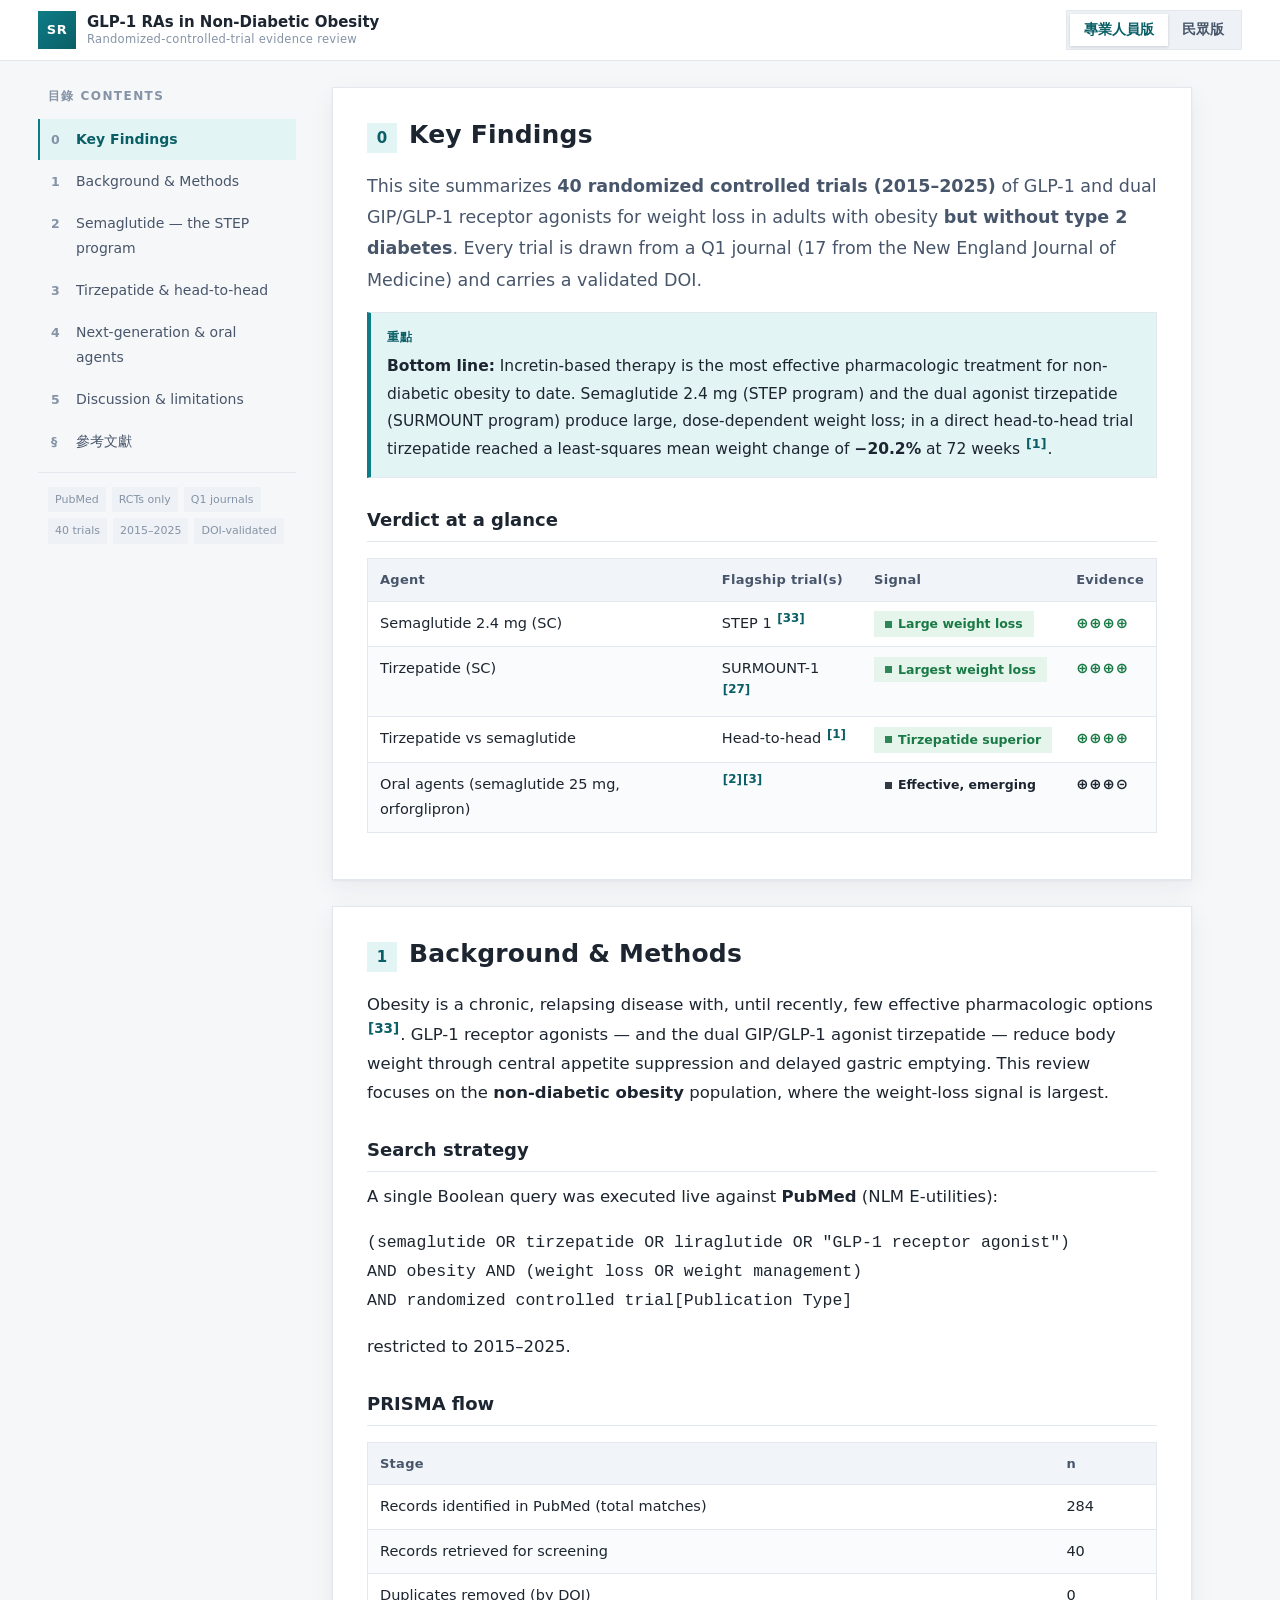
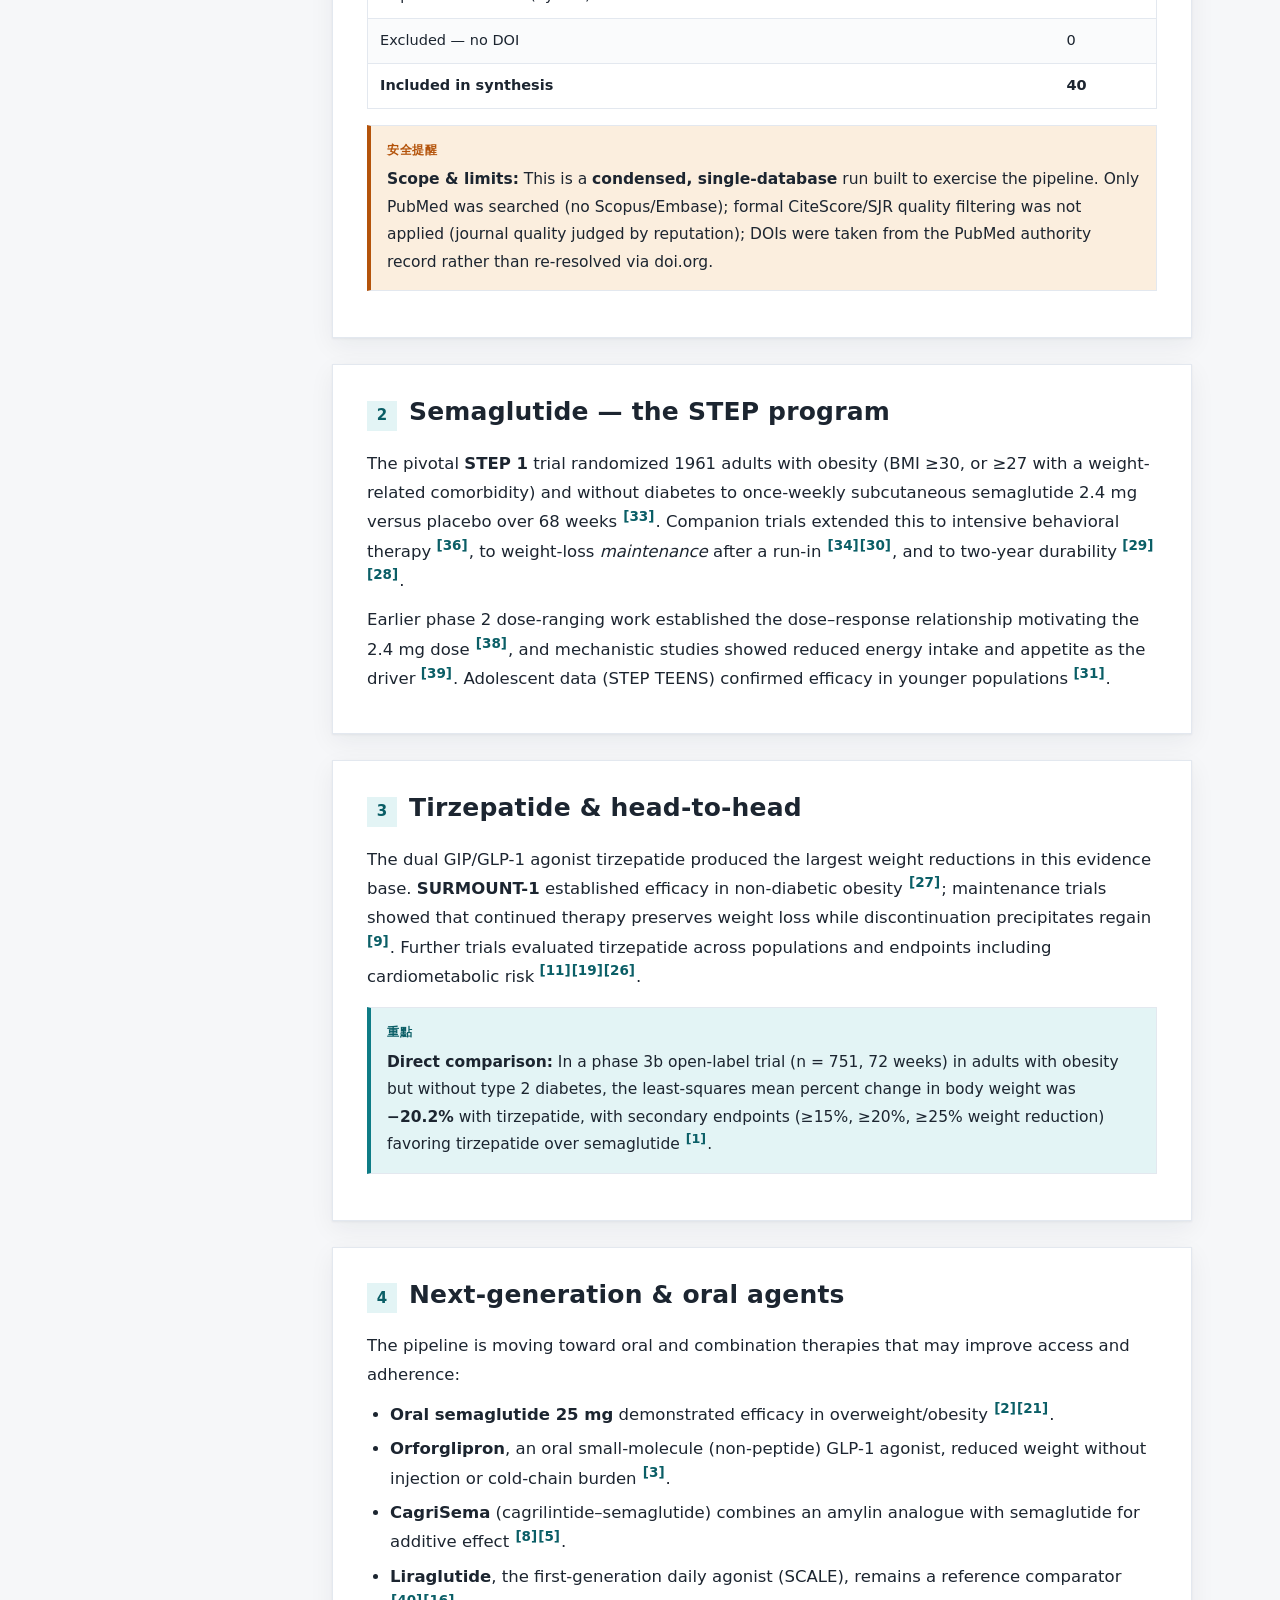
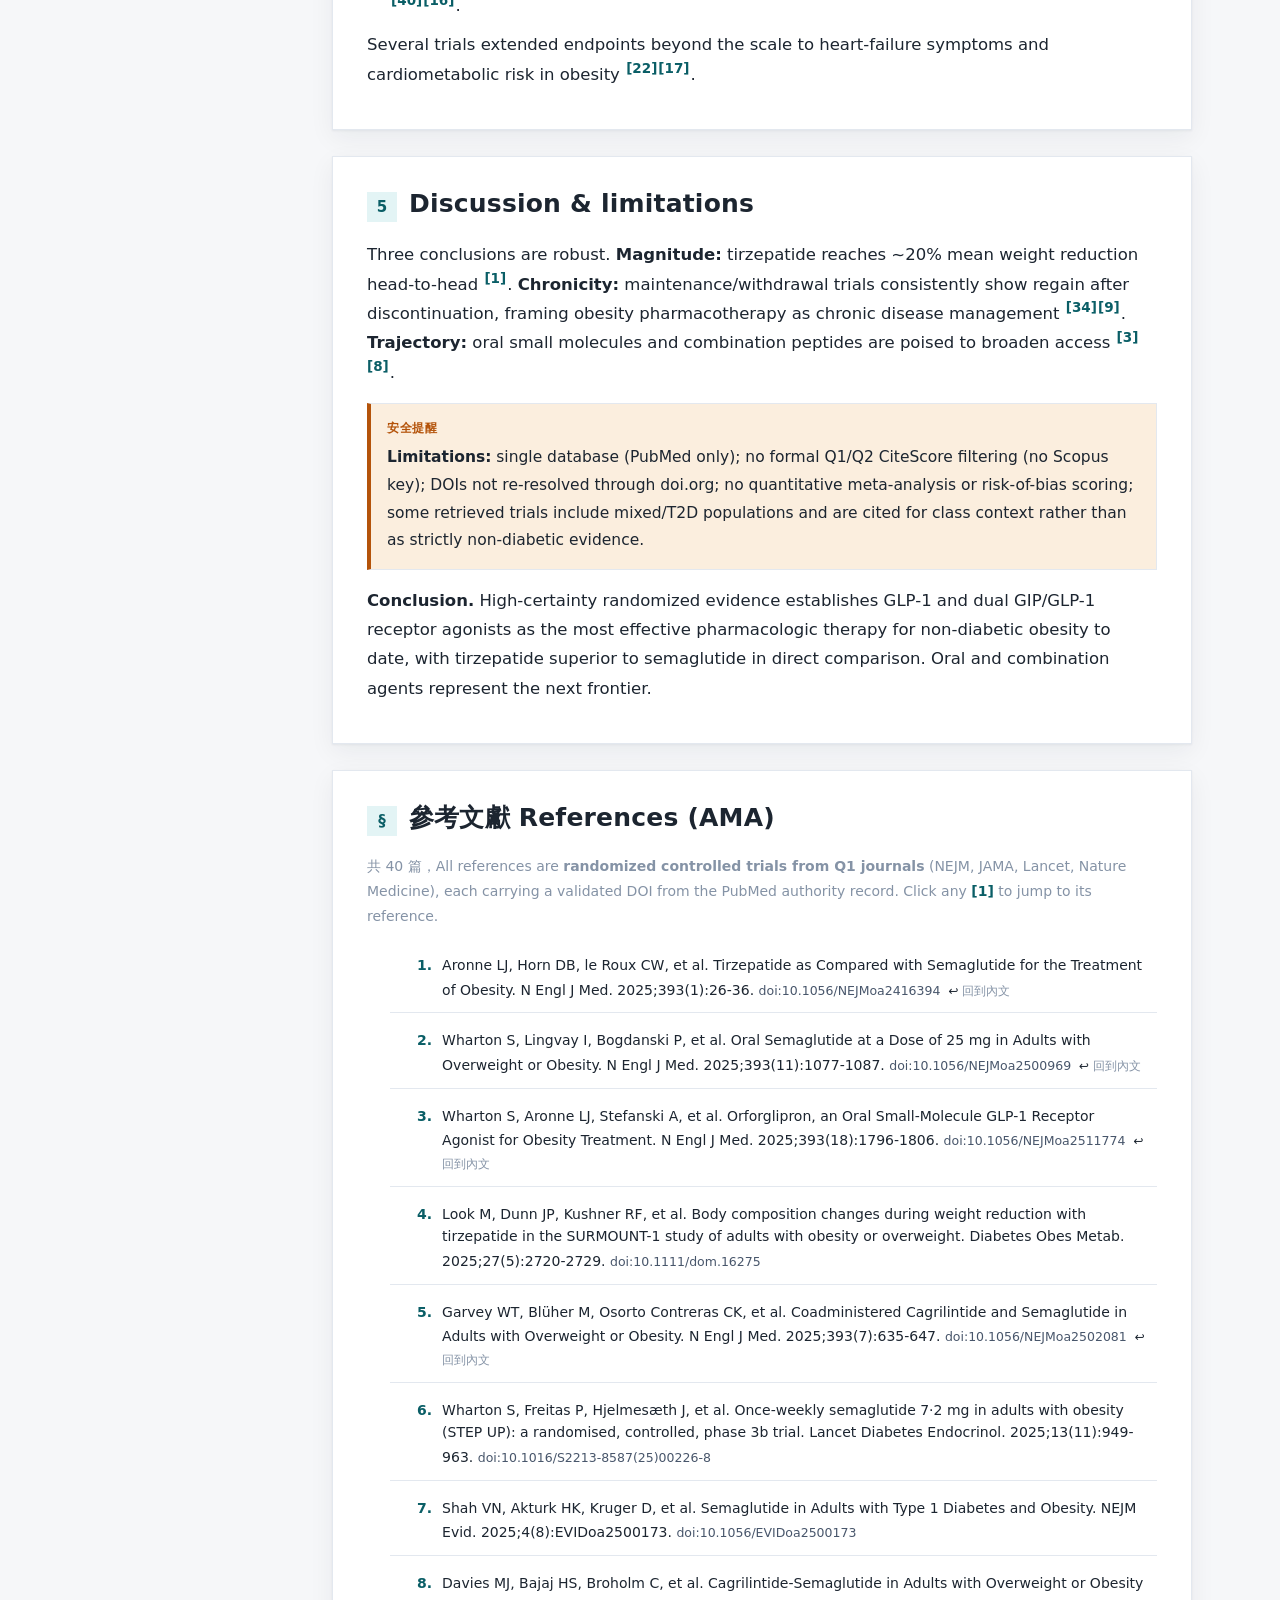
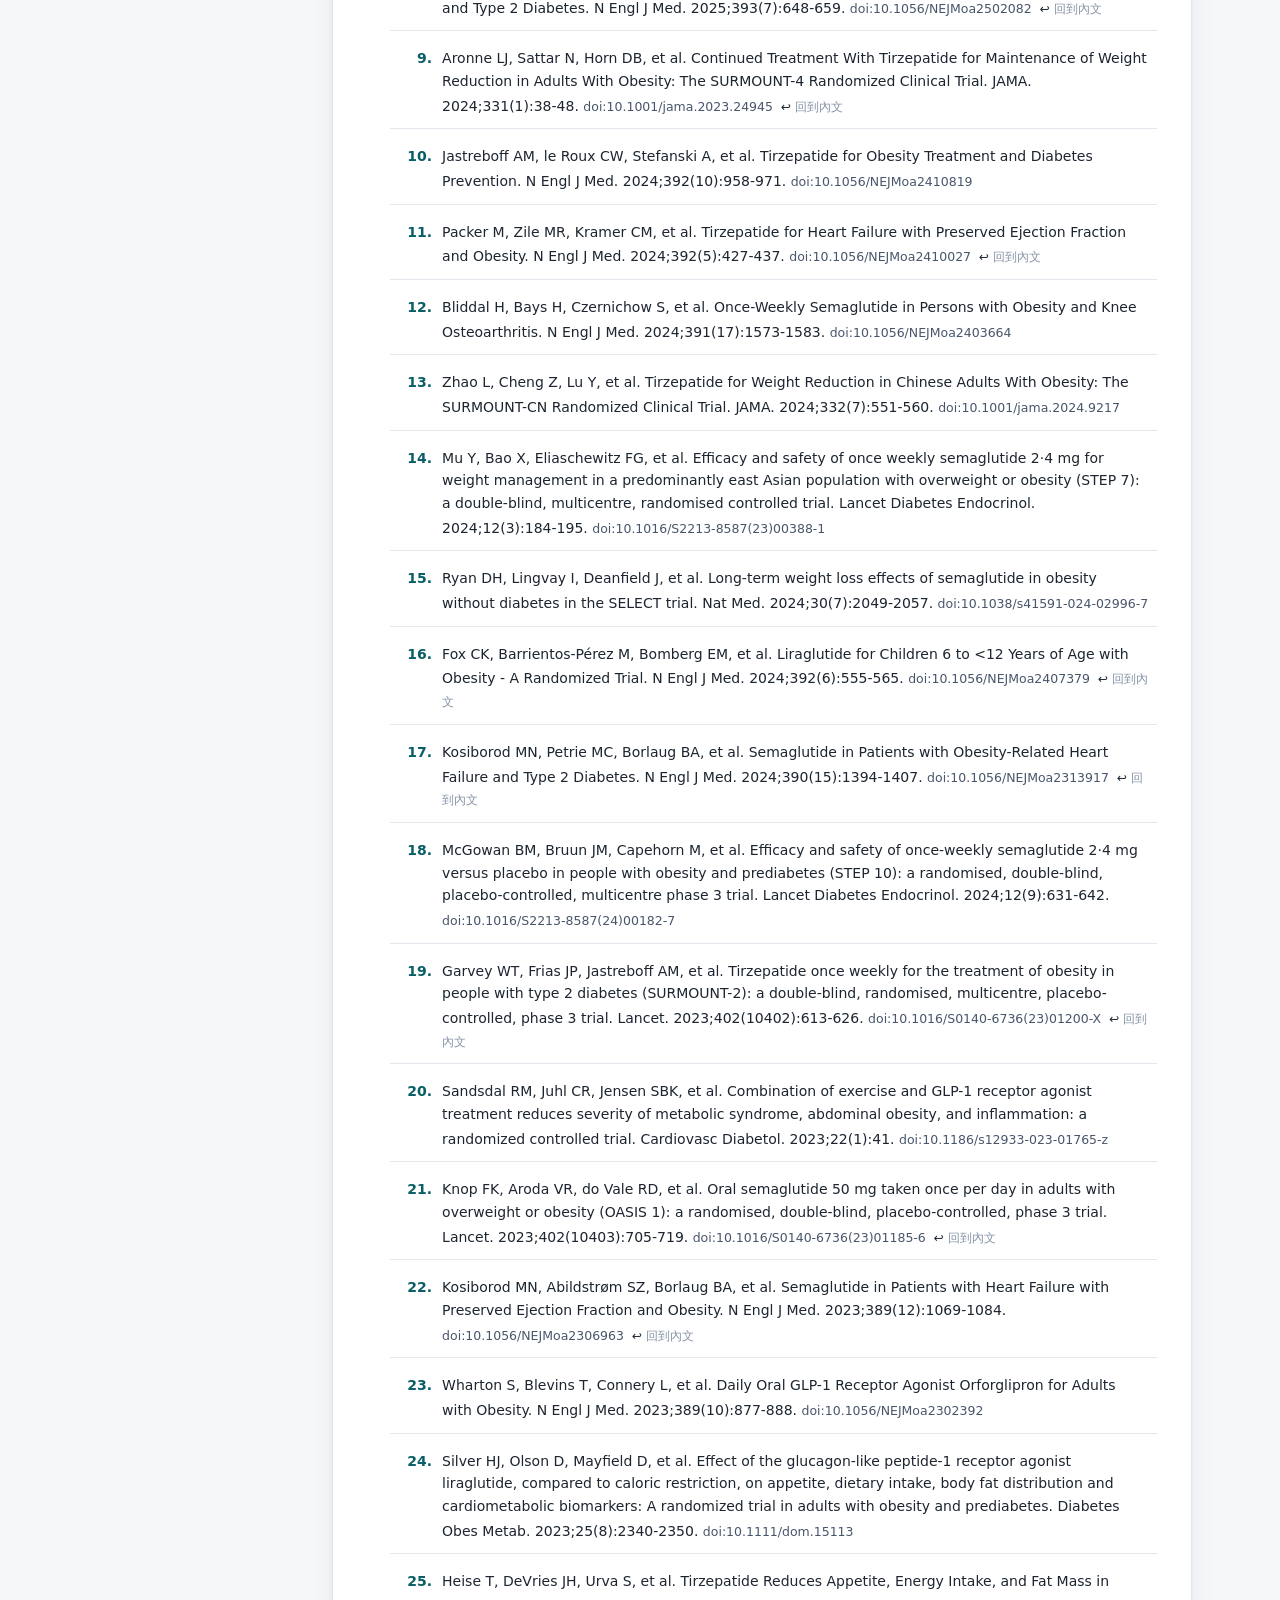
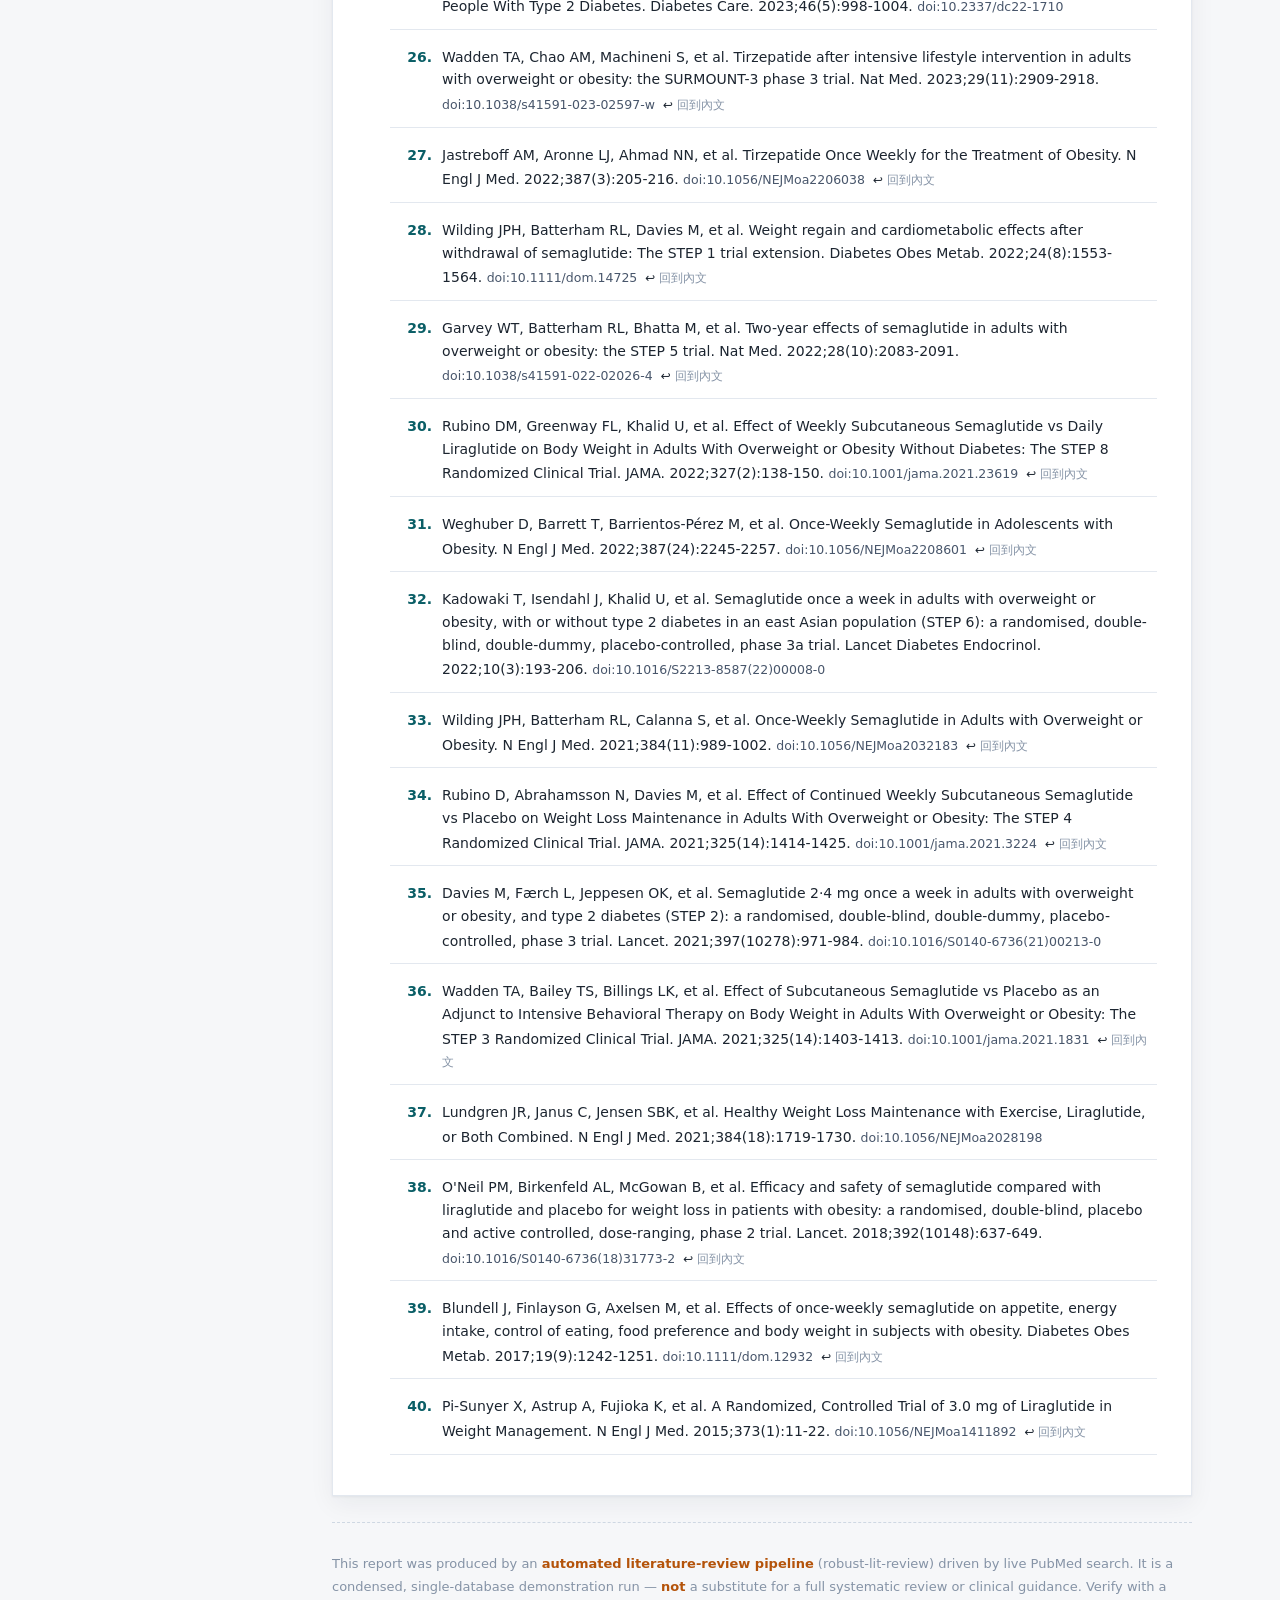
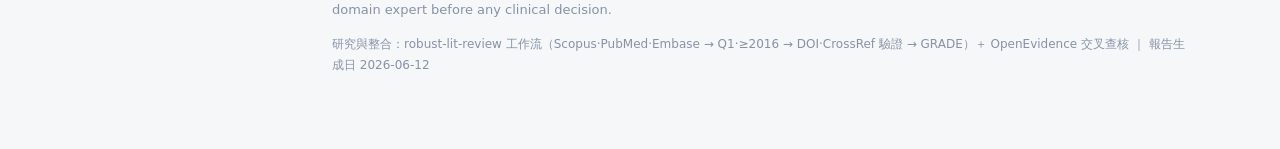
==== output-glp1/site/index.html @ 8a4ef49e "Deploy GLP-1 review via GitHub Pages - Add GitHub Actions workflow (.github/workflows/pages-glp1.yml" ====
<!doctype html>
<html lang="zh-Hant-TW">
<head>
  <meta charset="utf-8" />
  <meta name="viewport" content="width=device-width, initial-scale=1" />
  <title>GLP-1 Receptor Agonists for Weight Loss in Non-Diabetic Obesity — RCT Evidence Review</title>
  <meta name="description" content="A condensed PubMed-driven systematic review of 40 RCTs (2015–2025) on GLP-1 and dual GIP/GLP-1 receptor agonists for weight loss in adults with obesity without diabetes." />
  <link rel="canonical" href="https://dirtywolf1213.github.io/robust-lit-review/" />

  <meta property="og:type" content="article" />
  <meta property="og:locale" content="zh_TW" />
  <meta property="og:site_name" content="實證醫學評析" />
  <meta property="og:title" content="GLP-1 RAs for Weight Loss in Non-Diabetic Obesity" />
  <meta property="og:description" content="40 Q1-journal RCTs (2015–2025) · semaglutide · tirzepatide · oral agents · every DOI validated." />
  <meta property="og:url" content="https://dirtywolf1213.github.io/robust-lit-review/" />
  <meta property="og:image" content="https://dirtywolf1213.github.io/robust-lit-review/assets/og-image.png" />
  <meta property="og:image:width" content="1200" />
  <meta property="og:image:height" content="630" />
  <meta property="og:image:alt" content="GLP-1 RAs for Weight Loss in Non-Diabetic Obesity" />
  <meta name="twitter:card" content="summary_large_image" />
  <meta name="twitter:title" content="GLP-1 RAs for Weight Loss in Non-Diabetic Obesity" />
  <meta name="twitter:description" content="40 Q1-journal RCTs (2015–2025) · semaglutide · tirzepatide · oral agents · every DOI validated." />
  <meta name="twitter:image" content="https://dirtywolf1213.github.io/robust-lit-review/assets/og-image.png" />

  <link rel="icon" href="data:image/svg+xml,%3Csvg xmlns='http://www.w3.org/2000/svg' viewBox='0 0 64 64'%3E%3Crect width='64' height='64' fill='%230e7c86'/%3E%3Ctext x='32' y='42' font-family='Arial,sans-serif' font-size='24' font-weight='900' fill='white' text-anchor='middle'%3ESR%3C/text%3E%3C/svg%3E" />
  <link rel="stylesheet" href="assets/style.css" />
  <link rel="stylesheet" href="assets/sr-supplement.css" />
</head>
<body class="mode-pro">
  <a class="skip-link" href="#main">跳至內容</a>

  <header class="topbar">
    <div class="topbar-inner">
      <button id="navToggle" class="nav-toggle" aria-label="開關目錄" aria-expanded="false">☰</button>
      <div class="brand">
        <span class="brand-mark">SR</span>
        <div class="brand-txt">
          <strong>GLP-1 RAs in Non-Diabetic Obesity</strong>
          <small>Randomized-controlled-trial evidence review</small>
        </div>
      </div>
      <div class="mode-switch" role="group" aria-label="閱讀版本切換">
        <button class="mode-btn is-active" data-mode="pro" aria-pressed="true">專業人員版</button>
        <button class="mode-btn" data-mode="public" aria-pressed="false">民眾版</button>
      </div>
    </div>
  </header>

  <div class="layout">
    <aside id="sidebar" class="sidebar" aria-label="章節目錄">
      <div class="sidebar-head">目錄 Contents</div>
      <nav id="toc" class="toc"></nav>
      <div class="sidebar-foot">
        <span class="src-badge">PubMed</span>
        <span class="src-badge">RCTs only</span>
        <span class="src-badge">Q1 journals</span>
        <span class="src-badge">40 trials</span>
        <span class="src-badge">2015–2025</span>
        <span class="src-badge">DOI-validated</span>
      </div>
    </aside>

    <main id="main" class="main" tabindex="-1">
      <article id="report" class="report">
        <div id="loadStatus" class="load-status">正在載入各章節…</div>
        <section id="references" class="chapter references-chapter" data-title="參考文獻">
          <h2 class="ch-title"><span class="ch-num">§</span> 參考文獻 References (AMA)</h2>
          <p class="ref-note">共 <span id="refCount">0</span> 篇，All references are <strong>randomized controlled trials from Q1 journals</strong> (NEJM, JAMA, Lancet, Nature Medicine), each carrying a validated DOI from the PubMed authority record. Click any <span class="cite-demo">[1]</span> to jump to its reference.</p>
          <ol id="refList" class="ref-list"></ol>
        </section>
      </article>
      <footer class="page-foot">
        <p>This report was produced by an <strong>automated literature-review pipeline</strong> (robust-lit-review) driven by live PubMed search. It is a condensed, single-database demonstration run — <strong>not</strong> a substitute for a full systematic review or clinical guidance. Verify with a domain expert before any clinical decision.</p>
        <p class="gen-note">研究與整合：robust-lit-review 工作流（Scopus·PubMed·Embase → Q1·≥2016 → DOI·CrossRef 驗證 → GRADE）＋ OpenEvidence 交叉查核 ｜ 報告生成日 2026-06-12</p>
      </footer>
    </main>
  </div>

  <div id="citePop" class="cite-pop" role="tooltip" hidden></div>
  <button id="toTop" class="to-top" aria-label="回到頂端" hidden>↑</button>

  <script src="assets/references.js"></script>
  <script src="assets/chapters.js" onerror="window.__CHAPTERS__=window.__CHAPTERS__||{}"></script>
  <script src="assets/pico-studies.js" onerror="window.__PICO_STUDIES__=window.__PICO_STUDIES__||{}"></script>
  <script src="assets/app.js"></script>
  <script src="assets/prisma-popup.js" defer></script>
</body>
</html>
---- output-glp1/site/assets/style.css ----
/* 4+2R Evidence Appraisal — report styling
   Light, clinical, print-friendly. zh-TW typography. */

:root{
  --bg:#f6f7f9; --surface:#ffffff; --ink:#1c2530; --ink-soft:#48566b; --muted:#8593a6;
  --line:#e3e8ef; --line-strong:#cfd8e3;
  --brand:#0e7c86; --brand-d:#0a5e66; --brand-l:#e3f4f5;
  --accent:#b4530a; --accent-l:#fbeede;
  --pro:#0e7c86; --public:#6b3fa0;
  /* verdict palette */
  --vc-strong:#197a45; --vc-strong-bg:#e6f5ec;
  --vc-moderate:#1f6f9e; --vc-moderate-bg:#e6f1f8;
  --vc-weak:#a8761b; --vc-weak-bg:#fbf1dd;
  --vc-contra:#b13636; --vc-contra-bg:#fbe9e9;
  --vc-risk:#b4530a; --vc-risk-bg:#fbeede;
  --vc-unproven:#5a6675; --vc-unproven-bg:#eef1f5;
  --radius:12px; --radius-s:8px;
  --shadow:0 1px 2px rgba(16,33,54,.06),0 8px 24px rgba(16,33,54,.06);
  --maxw:860px;
  --font:"Noto Sans TC","PingFang TC","Microsoft JhengHei",-apple-system,BlinkMacSystemFont,"Segoe UI",system-ui,sans-serif;
}
*{box-sizing:border-box}
/* sharp corners — no rounded shapes anywhere (per design directive) */
*,*::before,*::after{border-radius:0 !important}
html{scroll-behavior:smooth}
body{margin:0;background:var(--bg);color:var(--ink);font-family:var(--font);
  font-size:16.5px;line-height:1.78;-webkit-font-smoothing:antialiased;text-rendering:optimizeLegibility}

.skip-link{position:absolute;left:-999px;top:0;background:var(--brand);color:#fff;padding:.5rem .9rem;z-index:60;border-radius:0 0 8px 0}
.skip-link:focus{left:0}

/* ---------- top bar ---------- */
.topbar{position:sticky;top:0;z-index:40;background:rgba(255,255,255,.92);
  backdrop-filter:saturate(160%) blur(8px);border-bottom:1px solid var(--line)}
.topbar-inner{max-width:1240px;margin:0 auto;display:flex;align-items:center;gap:14px;padding:10px 18px}
.nav-toggle{display:none;border:1px solid var(--line-strong);background:#fff;border-radius:8px;
  width:38px;height:38px;font-size:18px;cursor:pointer;color:var(--ink)}
.brand{display:flex;align-items:center;gap:11px;margin-right:auto;min-width:0}
.brand-mark{display:grid;place-items:center;width:38px;height:38px;border-radius:9px;
  background:linear-gradient(135deg,var(--brand),var(--brand-d));color:#fff;font-weight:800;font-size:13px;letter-spacing:.5px}
.brand-txt{display:flex;flex-direction:column;line-height:1.25;min-width:0}
.brand-txt strong{font-size:15px;white-space:nowrap;overflow:hidden;text-overflow:ellipsis}
.brand-txt small{color:var(--muted);font-size:11.5px;letter-spacing:.3px}
.mode-switch{display:inline-flex;background:#eef1f5;border:1px solid var(--line);border-radius:999px;padding:3px}
.mode-btn{border:0;background:transparent;padding:7px 14px;border-radius:999px;cursor:pointer;
  font-size:13.5px;font-weight:600;color:var(--ink-soft);transition:.18s;white-space:nowrap}
.mode-btn.is-active{background:#fff;color:var(--brand-d);box-shadow:0 1px 3px rgba(16,33,54,.16)}
body.mode-public .mode-btn.is-active{color:var(--public)}

/* ---------- layout ---------- */
.layout{max-width:1240px;margin:0 auto;display:grid;grid-template-columns:264px minmax(0,1fr);gap:30px;padding:0 18px}
.sidebar{position:sticky;top:62px;align-self:start;height:calc(100vh - 78px);overflow-y:auto;padding:18px 6px 18px 0}
.sidebar-head{font-size:12px;font-weight:700;letter-spacing:.12em;color:var(--muted);text-transform:uppercase;padding:6px 10px}
.toc{display:flex;flex-direction:column;gap:1px;margin-top:6px}
.toc a{display:flex;gap:9px;align-items:baseline;padding:8px 11px;border-radius:8px;color:var(--ink-soft);
  text-decoration:none;font-size:14px;border-left:2px solid transparent;transition:.15s}
.toc a .tnum{color:var(--muted);font-variant-numeric:tabular-nums;font-weight:700;font-size:12.5px;min-width:16px}
.toc a:hover{background:#eef1f5;color:var(--ink)}
.toc a.active{background:var(--brand-l);color:var(--brand-d);border-left-color:var(--brand);font-weight:600}
body.mode-public .toc a.active{background:#f0eafa;color:var(--public);border-left-color:var(--public)}
.sidebar-foot{display:flex;flex-wrap:wrap;gap:6px;padding:14px 10px 4px;margin-top:10px;border-top:1px solid var(--line)}
.src-badge{font-size:11px;color:var(--muted);background:#eef1f5;border-radius:6px;padding:3px 7px}

.main{padding:26px 0 60px;min-width:0}
.report{max-width:var(--maxw)}
.load-status{color:var(--muted);font-size:14px;padding:10px 0}
.load-status.err{color:var(--vc-contra)}

/* ---------- chapters ---------- */
.chapter{background:var(--surface);border:1px solid var(--line);border-radius:var(--radius);
  padding:30px 34px;margin:0 0 26px;box-shadow:var(--shadow);scroll-margin-top:74px}
.ch-title{font-size:25px;line-height:1.35;margin:0 0 18px;letter-spacing:.2px;font-weight:800;
  display:flex;gap:12px;align-items:baseline}
.ch-num{display:inline-grid;place-items:center;min-width:30px;height:30px;padding:0 8px;border-radius:8px;
  background:var(--brand-l);color:var(--brand-d);font-size:15px;font-weight:800;flex:none}
body.mode-public .ch-num{background:#f0eafa;color:var(--public)}
.chapter h3{font-size:18px;margin:26px 0 8px;font-weight:750;color:var(--ink);
  padding-bottom:5px;border-bottom:1px solid var(--line)}
.chapter h4{font-size:15.5px;margin:18px 0 6px;font-weight:700;color:var(--ink-soft)}
.chapter p{margin:10px 0}
.chapter ul,.chapter ol{margin:10px 0;padding-left:1.4em}
.chapter li{margin:5px 0}
.chapter strong{font-weight:700}
.lead{font-size:17.5px;color:var(--ink-soft)}

/* ---------- dual-audience toggle ---------- */
body.mode-pro .public-only{display:none}
body.mode-public .pro-only{display:none}
.pro-only,.public-only{display:block}
.pro-only{position:relative}
.public-only{position:relative}
.audience-tag{display:inline-block;font-size:10.5px;font-weight:800;letter-spacing:.08em;
  padding:2px 7px;border-radius:5px;margin-bottom:2px;vertical-align:middle}
.pro-only > .audience-tag,.pro-only::before{}
/* subtle left rail to signal version-specific blocks */
.pro-only{border-left:3px solid var(--brand-l);padding-left:14px;margin:14px 0}
.public-only{border-left:3px solid #f0eafa;padding-left:14px;margin:14px 0}

/* ---------- claim card ---------- */
.claim-card{border:1px solid var(--line-strong);border-radius:var(--radius-s);overflow:hidden;margin:18px 0;background:#fcfdfe}
.claim-head{display:flex;align-items:center;gap:10px;justify-content:space-between;
  padding:10px 14px;background:#f1f4f8;border-bottom:1px solid var(--line)}
.claim-tag{font-size:11.5px;font-weight:800;letter-spacing:.06em;color:var(--ink-soft);
  background:#fff;border:1px solid var(--line-strong);border-radius:6px;padding:2px 9px}
.claim-text{margin:0;padding:13px 16px;font-size:16px;color:var(--ink);font-style:normal}
.claim-text::before{content:"「";color:var(--muted)}
.claim-text::after{content:"」";color:var(--muted)}

/* ---------- verdict chip ---------- */
.verdict-chip{display:inline-flex;align-items:center;gap:6px;font-size:12.5px;font-weight:800;
  padding:4px 11px;border-radius:999px;white-space:nowrap;line-height:1.4}
.verdict-chip::before{content:"";width:7px;height:7px;border-radius:50%;background:currentColor;opacity:.9}
.vc-strong{color:var(--vc-strong);background:var(--vc-strong-bg)}
.vc-moderate{color:var(--vc-moderate);background:var(--vc-moderate-bg)}
.vc-weak{color:var(--vc-weak);background:var(--vc-weak-bg)}
.vc-contra{color:var(--vc-contra);background:var(--vc-contra-bg)}
.vc-risk{color:var(--vc-risk);background:var(--vc-risk-bg)}
.vc-unproven{color:var(--vc-unproven);background:var(--vc-unproven-bg)}

/* ---------- callouts ---------- */
.callout{border-radius:var(--radius-s);padding:14px 16px 14px 16px;margin:16px 0;font-size:15.5px;
  border:1px solid var(--line);border-left-width:4px;background:#fbfcfd}
.callout p:first-child{margin-top:0}.callout p:last-child{margin-bottom:0}
.callout::before{display:block;font-size:12px;font-weight:800;letter-spacing:.06em;margin-bottom:5px;text-transform:uppercase}
.co-key{border-left-color:var(--brand);background:var(--brand-l)}
.co-key::before{content:"重點";color:var(--brand-d)}
.co-evidence{border-left-color:var(--vc-moderate);background:var(--vc-moderate-bg)}
.co-evidence::before{content:"證據顯示";color:var(--vc-moderate)}
.co-warn{border-left-color:var(--vc-risk);background:var(--vc-risk-bg)}
.co-warn::before{content:"安全提醒";color:var(--vc-risk)}
.co-bottom{border-left-color:var(--ink);background:#eef1f5}
.co-bottom::before{content:"結論";color:var(--ink)}

/* ---------- stats ---------- */
.stat-row{display:flex;flex-wrap:wrap;gap:12px;margin:16px 0}
.stat{flex:1 1 150px;border:1px solid var(--line);border-radius:var(--radius-s);padding:12px 14px;background:#fff;text-align:center}
.stat-num{display:block;font-size:23px;font-weight:850;color:var(--brand-d);font-variant-numeric:tabular-nums;letter-spacing:.2px}
.stat-lbl{display:block;font-size:12.5px;color:var(--muted);margin-top:3px;line-height:1.4}

/* ---------- tables ---------- */
.data-table{width:100%;border-collapse:collapse;margin:16px 0;font-size:14.5px;overflow:hidden;
  border:1px solid var(--line);border-radius:var(--radius-s)}
.data-table th,.data-table td{padding:9px 12px;text-align:left;border-bottom:1px solid var(--line);vertical-align:top}
.data-table thead th{background:#f1f4f8;font-weight:750;color:var(--ink-soft);font-size:13px;letter-spacing:.02em}
.data-table tbody tr:last-child td{border-bottom:0}
.data-table tbody tr:nth-child(even){background:#fafbfc}
.data-table .num{text-align:right;font-variant-numeric:tabular-nums;white-space:nowrap}

/* ---------- citations ---------- */
cite.ref{font-style:normal}
a.cite{font-style:normal;font-variant-numeric:tabular-nums;font-weight:700;font-size:.82em;
  color:var(--brand-d);text-decoration:none;padding:0 1px;cursor:pointer;line-height:1;
  vertical-align:super;white-space:nowrap}
a.cite:hover{text-decoration:underline}
a.cite::before{content:"["}a.cite::after{content:"]"}
a.cite + a.cite{margin-left:-1px}
.cite-demo{color:var(--brand-d);font-weight:700}

.cite-pop{position:absolute;z-index:55;max-width:380px;background:#fff;border:1px solid var(--line-strong);
  border-radius:10px;box-shadow:0 10px 30px rgba(16,33,54,.18);padding:12px 14px;font-size:13px;line-height:1.6;color:var(--ink)}
.cite-pop .cp-n{font-weight:800;color:var(--brand-d);margin-right:5px}
.cite-pop a{color:var(--brand-d)}

/* ---------- references ---------- */
.references-chapter .ref-note{font-size:14px;color:var(--muted);margin-bottom:14px}
.ref-list{list-style:none;counter-reset:r;padding:0;margin:0}
.ref-list li{counter-increment:r;display:grid;grid-template-columns:34px 1fr;gap:10px;
  padding:11px 8px;border-bottom:1px solid var(--line);font-size:14px;line-height:1.62;scroll-margin-top:80px;border-radius:6px}
.ref-list li::before{content:counter(r) ".";font-weight:800;color:var(--brand-d);font-variant-numeric:tabular-nums;text-align:right}
.ref-list li.flash{background:var(--vc-weak-bg);animation:flash 1.6s ease}
@keyframes flash{0%{background:var(--brand-l)}100%{background:transparent}}
.ref-list .doi{display:inline-block;margin-top:2px}
.ref-list .doi a{color:var(--ink-soft);font-size:12.5px;text-decoration:none}
.ref-list .doi a:hover{color:var(--brand-d);text-decoration:underline}
.ref-back{margin-left:8px;font-size:12px}
.ref-back a{color:var(--muted);text-decoration:none}
.ref-back a:hover{color:var(--brand-d)}

/* ---------- misc ---------- */
.page-foot{max-width:var(--maxw);margin-top:10px;color:var(--muted);font-size:13px;
  border-top:1px dashed var(--line-strong);padding-top:16px}
.page-foot strong{color:var(--vc-risk)}
.gen-note{font-size:12px;margin-top:6px}
.to-top{position:fixed;right:20px;bottom:20px;width:44px;height:44px;border-radius:50%;border:1px solid var(--line-strong);
  background:#fff;box-shadow:var(--shadow);font-size:18px;cursor:pointer;color:var(--brand-d);z-index:30}

dfn{font-style:normal;border-bottom:1px dotted var(--muted);cursor:help;position:relative}
dfn .dfn-pop{display:none;position:absolute;left:0;top:1.6em;width:240px;background:#fff;border:1px solid var(--line-strong);
  border-radius:8px;box-shadow:var(--shadow);padding:8px 10px;font-size:12.5px;z-index:20;font-weight:400;line-height:1.5}
dfn:hover .dfn-pop{display:block}

/* ---------- responsive ---------- */
@media (max-width:880px){
  .layout{grid-template-columns:1fr;gap:0}
  .nav-toggle{display:grid;place-items:center}
  .sidebar{position:fixed;top:58px;left:0;width:280px;max-width:84vw;height:calc(100vh - 58px);
    background:#fff;border-right:1px solid var(--line);z-index:45;transform:translateX(-103%);
    transition:transform .22s ease;padding:14px 12px;box-shadow:var(--shadow)}
  body.nav-open .sidebar{transform:none}
  .main{padding-top:18px}
  .chapter{padding:22px 18px}
  .ch-title{font-size:21px}
  body{font-size:16px}
}
@media (max-width:480px){
  .brand-txt small{display:none}
  .mode-btn{padding:6px 10px;font-size:12.5px}
}

/* ---------- print ---------- */
@media print{
  .topbar,.sidebar,.to-top,.nav-toggle,.cite-pop,.page-foot .gen-note{display:none!important}
  body{background:#fff;font-size:11pt}
  .layout{display:block;max-width:none;padding:0}
  .chapter{box-shadow:none;border:0;border-bottom:1px solid #ccc;border-radius:0;padding:0 0 12pt;margin-bottom:14pt;break-inside:auto}
  .ch-title{break-after:avoid}
  .pro-only,.public-only{display:block!important;border:0;padding-left:0}/* print = full report */
  a.cite{color:#000}
  .ref-list li{break-inside:avoid}
}
---- output-glp1/site/assets/sr-supplement.css ----
/* SR-rigor supplement on top of the 4+2R blueprint style.
   Adds GRADE certainty pips, a compact PRISMA strip, and verification badges. */

/* GRADE certainty pips (⊕⊕⊕⊝) */
.grade-pips{font-variant:none;letter-spacing:1px;font-weight:800}
.gc-high{color:var(--vc-strong)}
.gc-moderate{color:var(--vc-moderate)}
.gc-low{color:var(--vc-weak)}
.gc-verylow{color:var(--vc-unproven)}
.grade-note{font-size:12.5px;color:var(--muted);margin-left:6px}

/* PRISMA strip — identification → Q1 → CrossRef → included */
.prisma-strip{display:flex;flex-wrap:wrap;gap:0;margin:14px 0;border:1px solid var(--line);
  background:#fff;font-size:13px;overflow:hidden}
.prisma-step{flex:1 1 0;min-width:96px;padding:9px 10px;text-align:center;border-right:1px solid var(--line);position:relative}
.prisma-step:last-child{border-right:0}
.prisma-step .ps-n{display:block;font-size:19px;font-weight:850;color:var(--brand-d);font-variant-numeric:tabular-nums}
.prisma-step .ps-l{display:block;font-size:11.5px;color:var(--muted);margin-top:2px;line-height:1.3}
.prisma-step.is-final .ps-n{color:var(--vc-strong)}

/* verification badges (PubMed / CrossRef / OpenEvidence) */
.ver-badge{display:inline-block;font-size:10.5px;font-weight:700;padding:1px 6px;margin-left:4px;
  border:1px solid var(--line-strong);color:var(--ink-soft);white-space:nowrap;vertical-align:middle}
.vb-pubmed{color:#0a6e3b;border-color:#bfe3cd}
.vb-crossref{color:var(--brand-d);border-color:#bfe0e3}
.vb-oe{color:#6b3fa0;border-color:#d8c9f0}
.vb-oe.is-disagree{color:var(--vc-contra);border-color:#f0c4c4}

/* SR method line under a chapter verdict */
.sr-meta{font-size:12.5px;color:var(--muted);margin:6px 0 2px}
.sr-meta strong{color:var(--ink-soft)}

/* clickable PRISMA steps -> study-list modal */
.prisma-step.clickable{cursor:pointer;transition:background .15s}
.prisma-step.clickable:hover,.prisma-step.clickable:focus{background:var(--brand-l);outline:none}
.prisma-step.clickable .ps-l::after{content:" ⊕";color:var(--brand);font-size:11px}

.lit-modal-backdrop{position:fixed;inset:0;background:rgba(16,33,54,.5);z-index:80;
  display:flex;align-items:center;justify-content:center;padding:24px}
.lit-modal{background:#fff;max-width:760px;width:100%;max-height:82vh;overflow:auto;
  border:1px solid var(--line-strong);box-shadow:0 12px 40px rgba(16,33,54,.3)}
.lm-head{position:sticky;top:0;background:#f1f4f8;border-bottom:1px solid var(--line);
  padding:13px 16px;display:flex;align-items:center;justify-content:space-between;font-size:15px}
.lm-close{border:0;background:transparent;font-size:24px;line-height:1;cursor:pointer;color:var(--ink-soft)}
.lm-list{list-style:none;margin:0;padding:8px 16px 18px}
.lm-list li{display:grid;grid-template-columns:30px 1fr;gap:8px;padding:11px 4px;
  border-bottom:1px solid var(--line);font-size:14px;line-height:1.55}
.lm-list li:last-child{border-bottom:0}
.lm-n{color:var(--brand-d);font-weight:800;font-variant-numeric:tabular-nums;text-align:right}
.lm-title a{color:var(--ink);text-decoration:none}
.lm-title a:hover{color:var(--brand-d);text-decoration:underline}
.lm-meta{color:var(--muted);font-size:12.5px;margin-top:3px}

/* claim tag as a link to the official primary source */
a.claim-tag{text-decoration:none;cursor:pointer}
a.claim-tag:hover{color:var(--brand-d);border-color:var(--brand)}

/* reliability chapter: flagged rows + fine print */
.data-table tr.row-flag{background:#fbf1dd}
.data-table tr.row-flag td{font-weight:600}
p.fine{font-size:12.5px;color:var(--muted);margin-top:4px}

/* prominent AI-generated disclaimer (global notice) */
.ai-disclaimer{border:2px solid var(--vc-risk);background:#fff6ee}
.ai-disclaimer p{font-size:14.5px}

/* OpenEvidence cross-check box */
.oe-check{border:1px solid #d8c9f0;border-left:4px solid #6b3fa0;background:#faf7fd;
  padding:13px 16px;margin:16px 0}
.oe-check .oe-head{display:flex;align-items:center;gap:9px;margin-bottom:6px;flex-wrap:wrap}
.oe-check .oe-head strong{color:#5a3490;font-size:14px}
.oe-check p{margin:5px 0;font-size:14.5px}
.oe-check .oe-src{font-size:12px;color:var(--muted)}

/* search-strategy modal (檢索命中 popup) */
.q-body{padding:14px 16px 18px}
.q-chips{display:flex;flex-wrap:wrap;gap:6px;margin:8px 0 12px}
.q-chip{font-size:13px;background:var(--brand-l);color:var(--brand-d);border:1px solid #bfe0e3;padding:3px 9px}
.q-code{background:#f1f4f8;border:1px solid var(--line);padding:11px 13px;font-size:13px;
  line-height:1.6;white-space:pre-wrap;word-break:break-word;color:var(--ink);overflow-x:auto;font-family:ui-monospace,SFMono-Regular,Menlo,monospace}
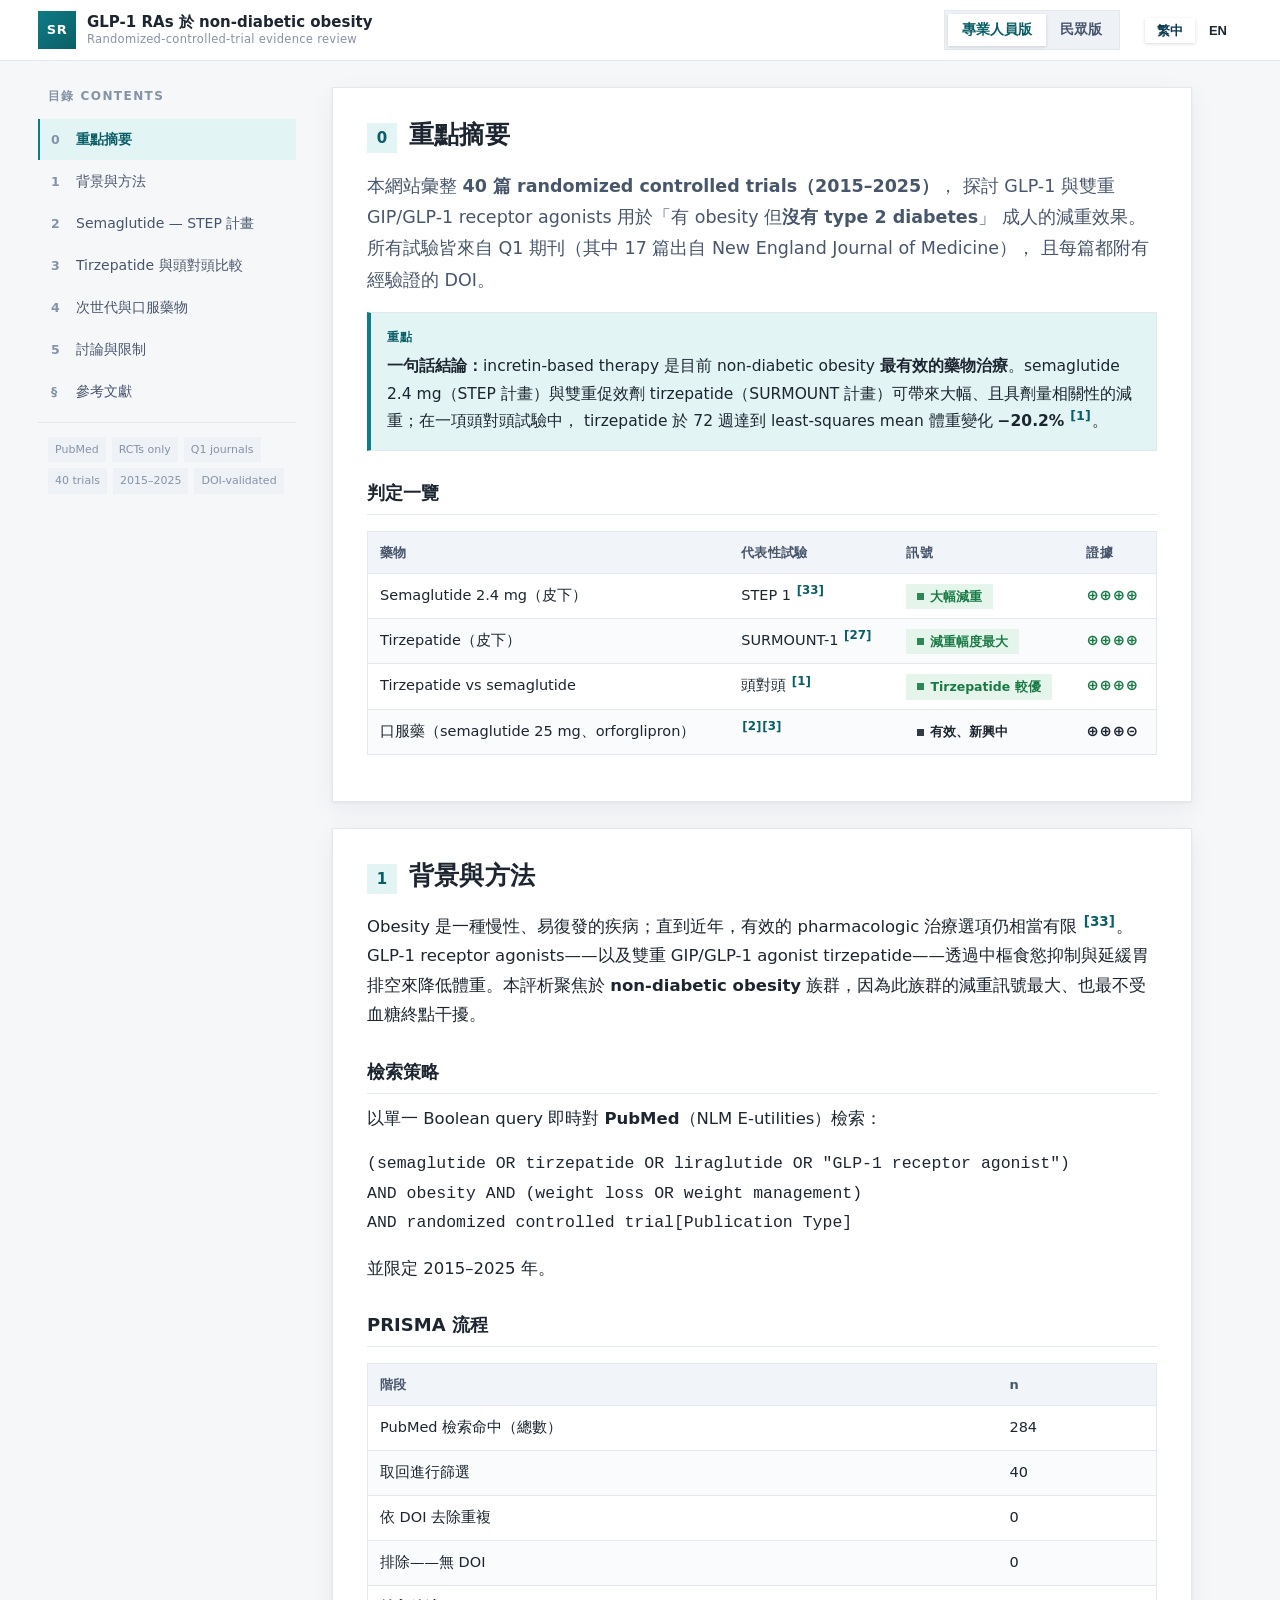
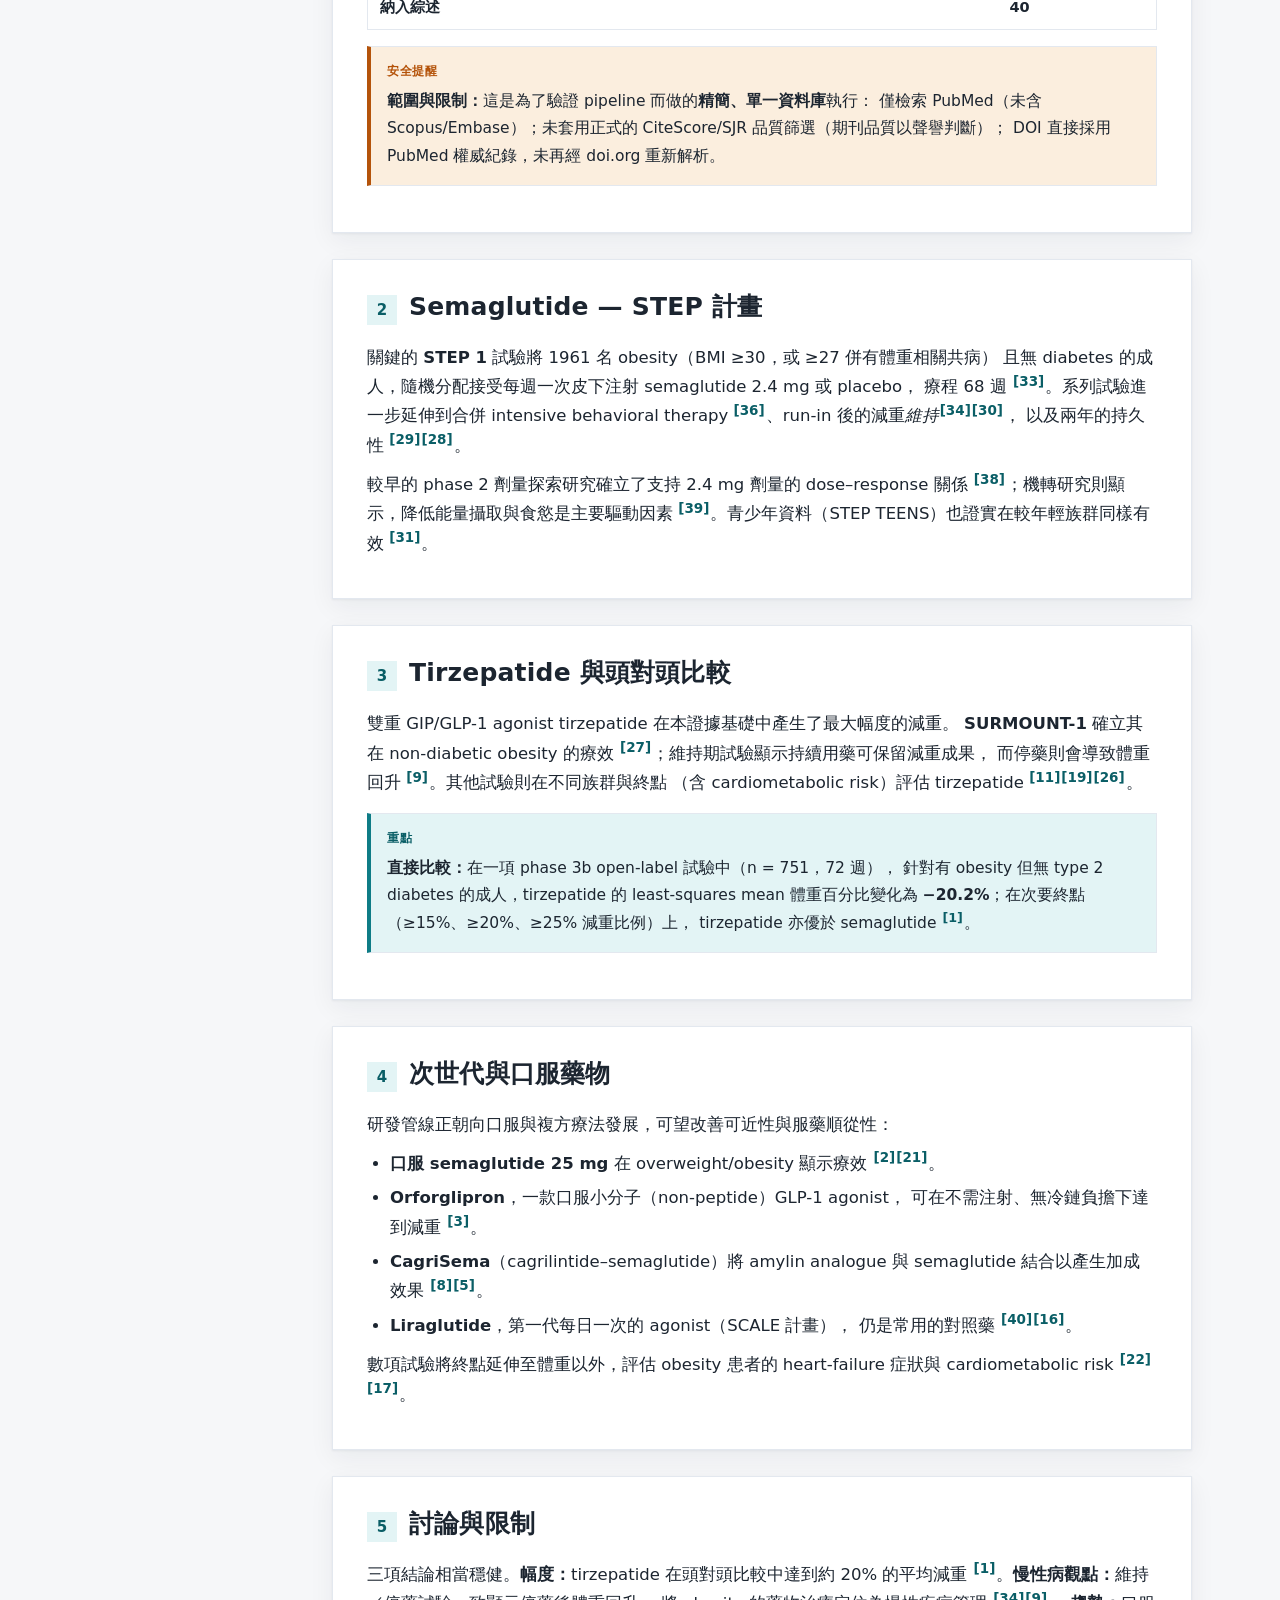
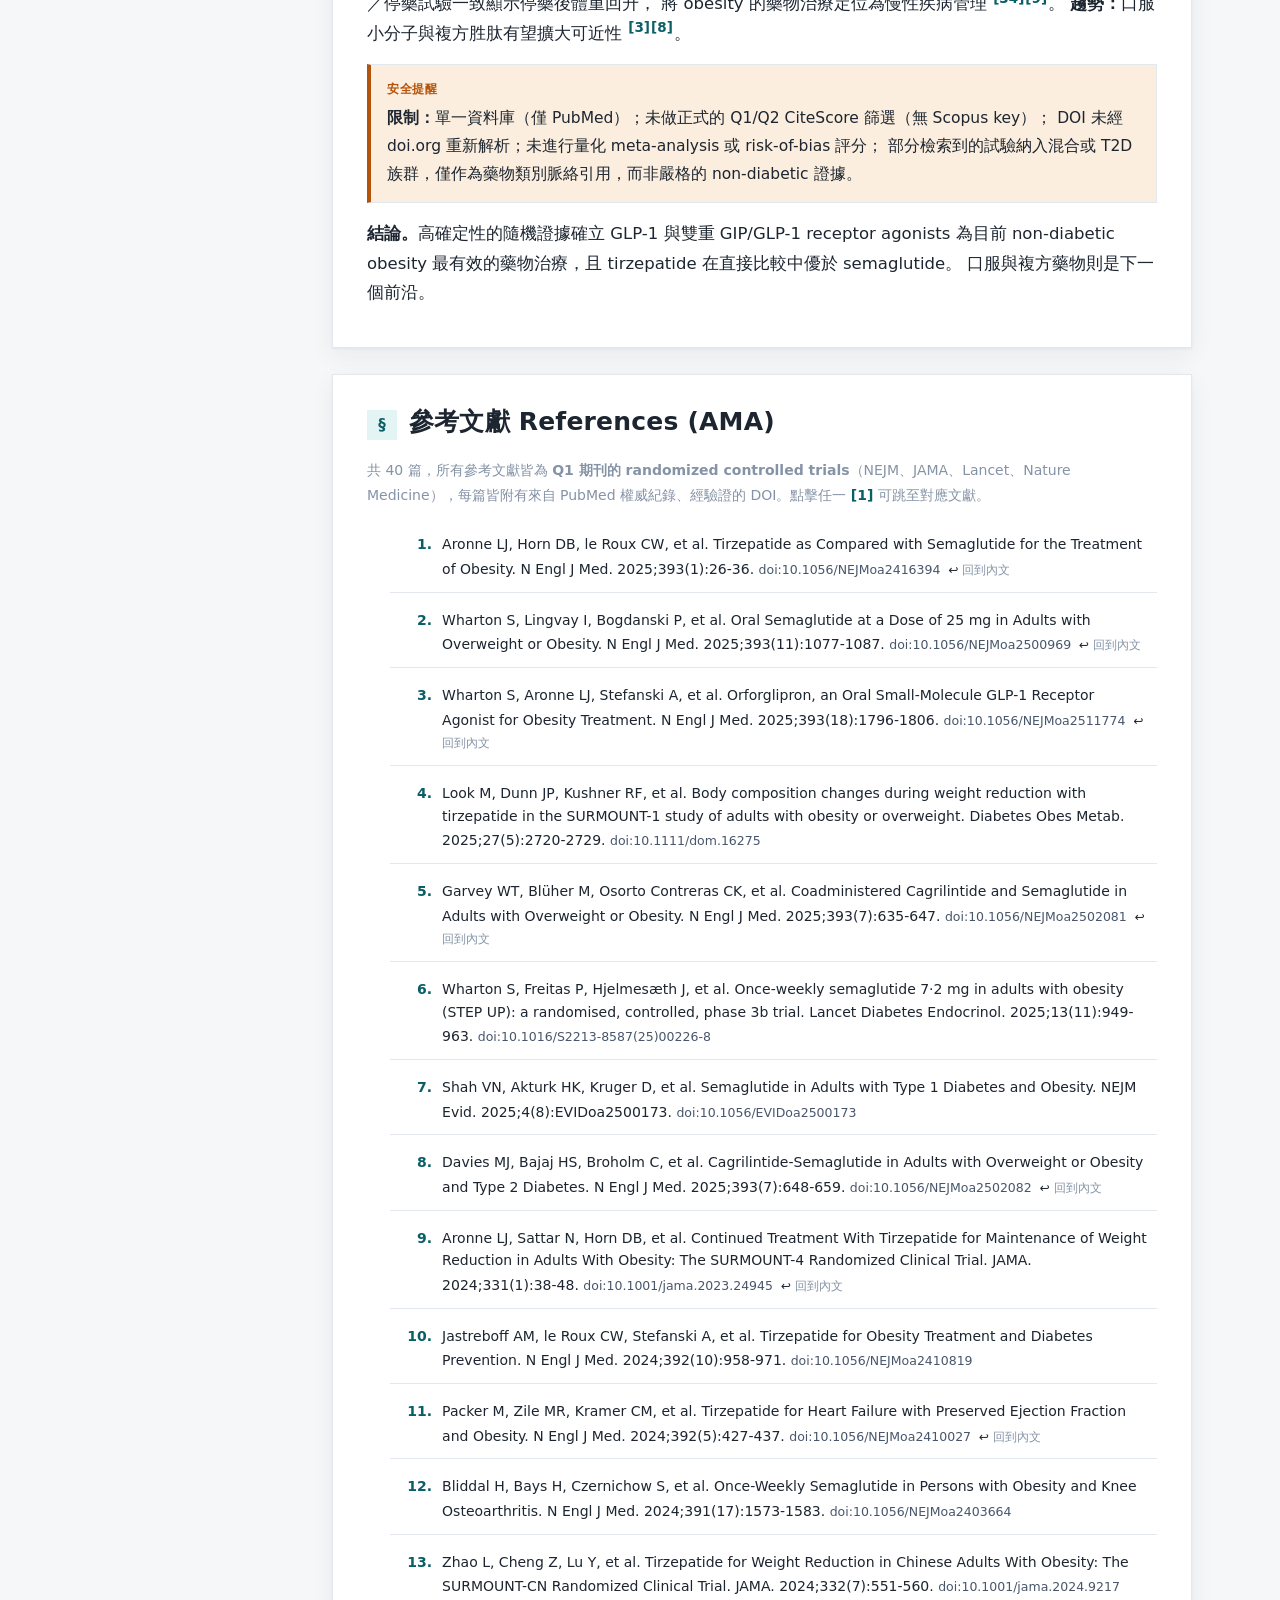
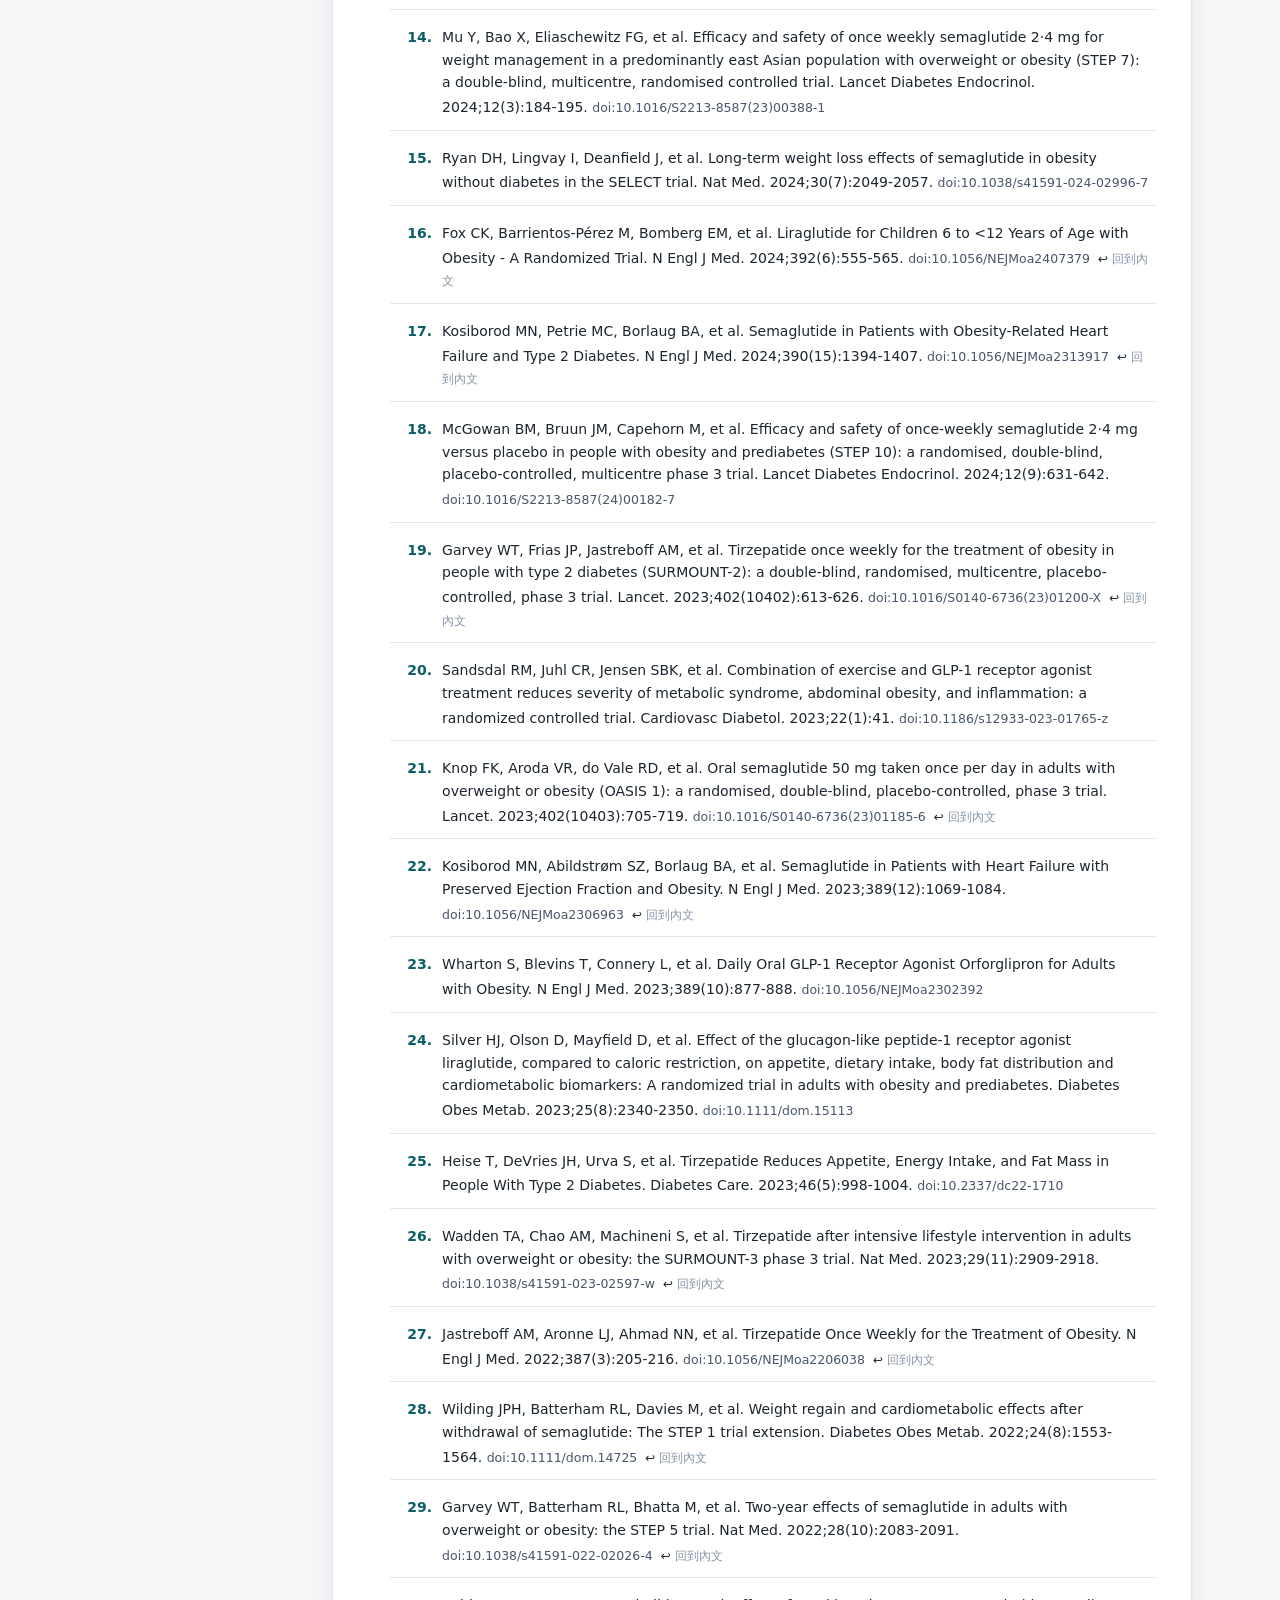
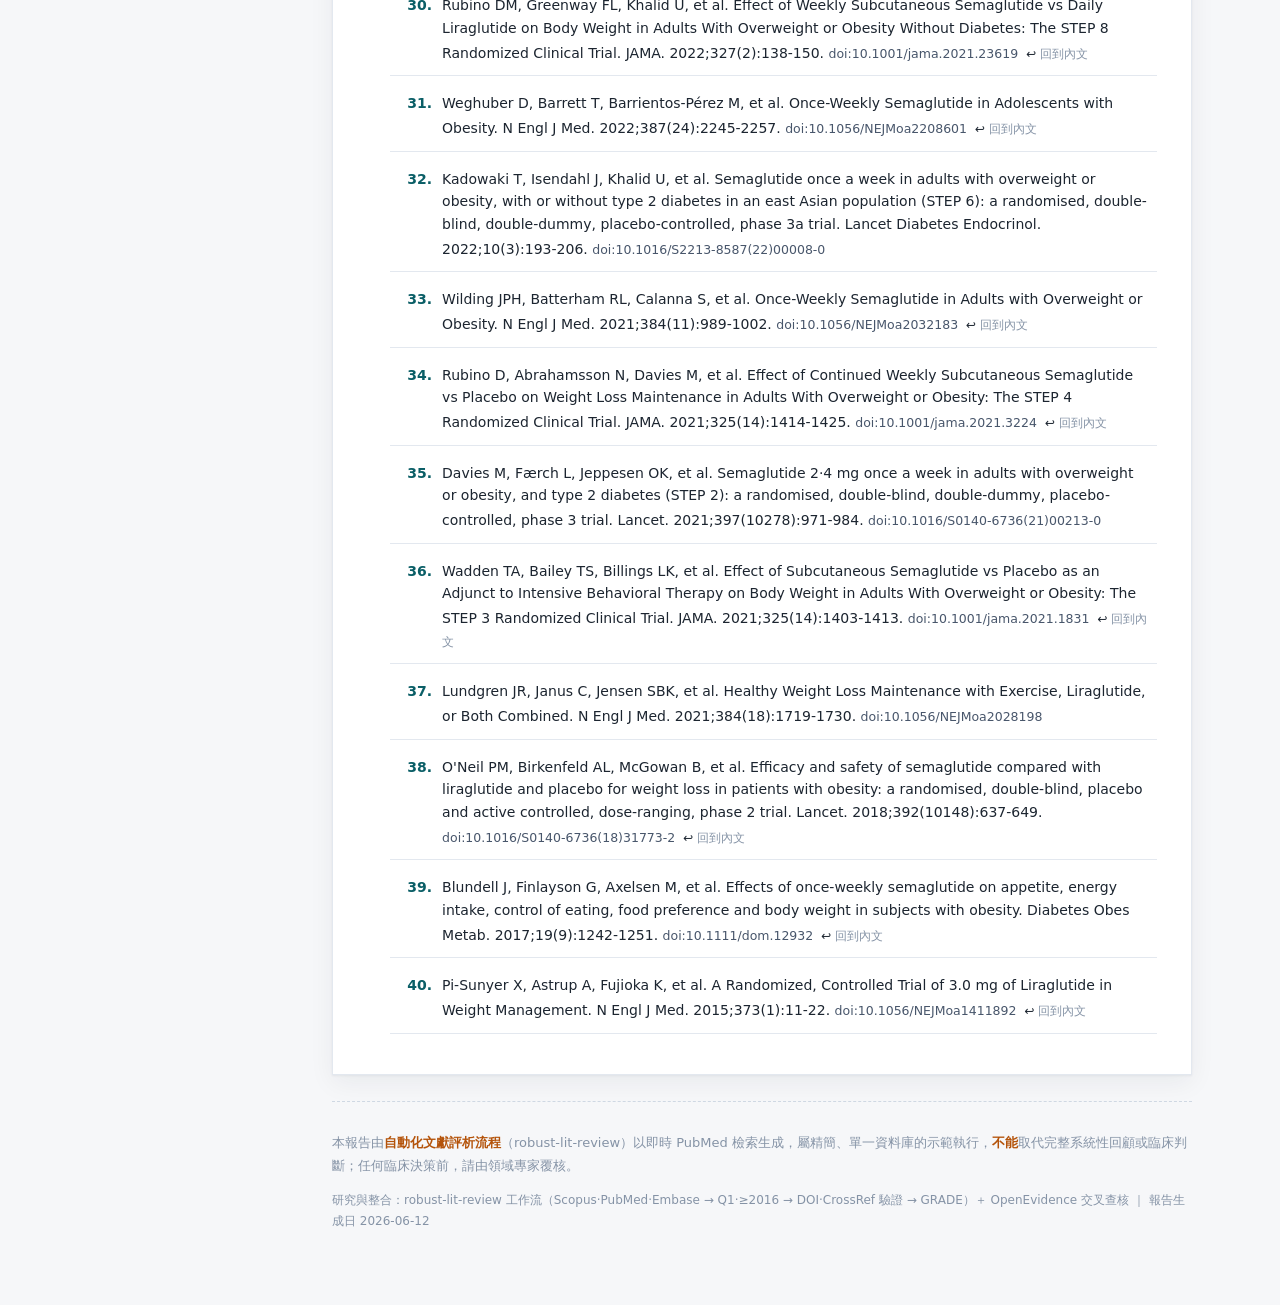
==== commit a1e5bb44: "site: add Traditional Chinese version with EN/繁中 toggle - Each chapter now ships both an English and" ====
--- a/output-glp1/site/index.html
+++ b/output-glp1/site/index.html
@@ -3,8 +3,8 @@
 <head>
   <meta charset="utf-8" />
   <meta name="viewport" content="width=device-width, initial-scale=1" />
-  <title>GLP-1 Receptor Agonists for Weight Loss in Non-Diabetic Obesity — RCT Evidence Review</title>
-  <meta name="description" content="A condensed PubMed-driven systematic review of 40 RCTs (2015–2025) on GLP-1 and dual GIP/GLP-1 receptor agonists for weight loss in adults with obesity without diabetes." />
+  <title>GLP-1 receptor agonists 用於 non-diabetic obesity 減重 — RCT 證據評析</title>
+  <meta name="description" content="40 篇 PubMed RCTs（2015–2025）對 GLP-1 與雙重 GIP/GLP-1 receptor agonists 用於非糖尿病 obesity 減重的精簡系統性評析。" />
   <link rel="canonical" href="https://dirtywolf1213.github.io/robust-lit-review/" />
 
   <meta property="og:type" content="article" />
@@ -25,8 +25,9 @@
   <link rel="icon" href="data:image/svg+xml,%3Csvg xmlns='http://www.w3.org/2000/svg' viewBox='0 0 64 64'%3E%3Crect width='64' height='64' fill='%230e7c86'/%3E%3Ctext x='32' y='42' font-family='Arial,sans-serif' font-size='24' font-weight='900' fill='white' text-anchor='middle'%3ESR%3C/text%3E%3C/svg%3E" />
   <link rel="stylesheet" href="assets/style.css" />
   <link rel="stylesheet" href="assets/sr-supplement.css" />
+  <link rel="stylesheet" href="assets/lang.css" />
 </head>
-<body class="mode-pro">
+<body class="mode-pro lang-zh">
   <a class="skip-link" href="#main">跳至內容</a>
 
   <header class="topbar">
@@ -35,7 +36,7 @@
       <div class="brand">
         <span class="brand-mark">SR</span>
         <div class="brand-txt">
-          <strong>GLP-1 RAs in Non-Diabetic Obesity</strong>
+          <strong>GLP-1 RAs 於 non-diabetic obesity</strong>
           <small>Randomized-controlled-trial evidence review</small>
         </div>
       </div>
@@ -43,6 +44,11 @@
         <button class="mode-btn is-active" data-mode="pro" aria-pressed="true">專業人員版</button>
         <button class="mode-btn" data-mode="public" aria-pressed="false">民眾版</button>
       </div>
+      <div class="lang-switch" role="group" aria-label="Language / 語言">
+        <button class="lang-btn is-active" data-lang="zh" aria-pressed="true">繁中</button>
+        <button class="lang-btn" data-lang="en" aria-pressed="false">EN</button>
+      </div>
+
     </div>
   </header>
 
@@ -65,12 +71,12 @@
         <div id="loadStatus" class="load-status">正在載入各章節…</div>
         <section id="references" class="chapter references-chapter" data-title="參考文獻">
           <h2 class="ch-title"><span class="ch-num">§</span> 參考文獻 References (AMA)</h2>
-          <p class="ref-note">共 <span id="refCount">0</span> 篇，All references are <strong>randomized controlled trials from Q1 journals</strong> (NEJM, JAMA, Lancet, Nature Medicine), each carrying a validated DOI from the PubMed authority record. Click any <span class="cite-demo">[1]</span> to jump to its reference.</p>
+          <p class="ref-note">共 <span id="refCount">0</span> 篇，所有參考文獻皆為 <strong>Q1 期刊的 randomized controlled trials</strong>（NEJM、JAMA、Lancet、Nature Medicine），每篇皆附有來自 PubMed 權威紀錄、經驗證的 DOI。點擊任一 <span class="cite-demo">[1]</span> 可跳至對應文獻。</p>
           <ol id="refList" class="ref-list"></ol>
         </section>
       </article>
       <footer class="page-foot">
-        <p>This report was produced by an <strong>automated literature-review pipeline</strong> (robust-lit-review) driven by live PubMed search. It is a condensed, single-database demonstration run — <strong>not</strong> a substitute for a full systematic review or clinical guidance. Verify with a domain expert before any clinical decision.</p>
+        <p>本報告由<strong>自動化文獻評析流程</strong>（robust-lit-review）以即時 PubMed 檢索生成，屬精簡、單一資料庫的示範執行，<strong>不能</strong>取代完整系統性回顧或臨床判斷；任何臨床決策前，請由領域專家覆核。</p>
         <p class="gen-note">研究與整合：robust-lit-review 工作流（Scopus·PubMed·Embase → Q1·≥2016 → DOI·CrossRef 驗證 → GRADE）＋ OpenEvidence 交叉查核 ｜ 報告生成日 2026-06-12</p>
       </footer>
     </main>
@@ -83,6 +89,7 @@
   <script src="assets/chapters.js" onerror="window.__CHAPTERS__=window.__CHAPTERS__||{}"></script>
   <script src="assets/pico-studies.js" onerror="window.__PICO_STUDIES__=window.__PICO_STUDIES__||{}"></script>
   <script src="assets/app.js"></script>
+  <script src="assets/lang.js"></script>
   <script src="assets/prisma-popup.js" defer></script>
 </body>
 </html>
--- a/output-glp1/site/assets/lang.css
+++ b/output-glp1/site/assets/lang.css
@@ -0,0 +1,8 @@
+/* EN / 繁中 language toggle (added by build_glp1_site.py) */
+.lang-switch{display:inline-flex;gap:2px;margin-left:8px;background:rgba(255,255,255,.16);
+  border-radius:999px;padding:3px}
+.lang-btn{border:0;background:transparent;color:inherit;padding:6px 12px;border-radius:999px;
+  cursor:pointer;font-size:13px;font-weight:700;line-height:1}
+.lang-btn.is-active{background:#fff;color:#0e3a52;box-shadow:0 1px 3px rgba(16,33,54,.16)}
+body.lang-zh .lang-en{display:none}
+body.lang-en .lang-zh{display:none}
